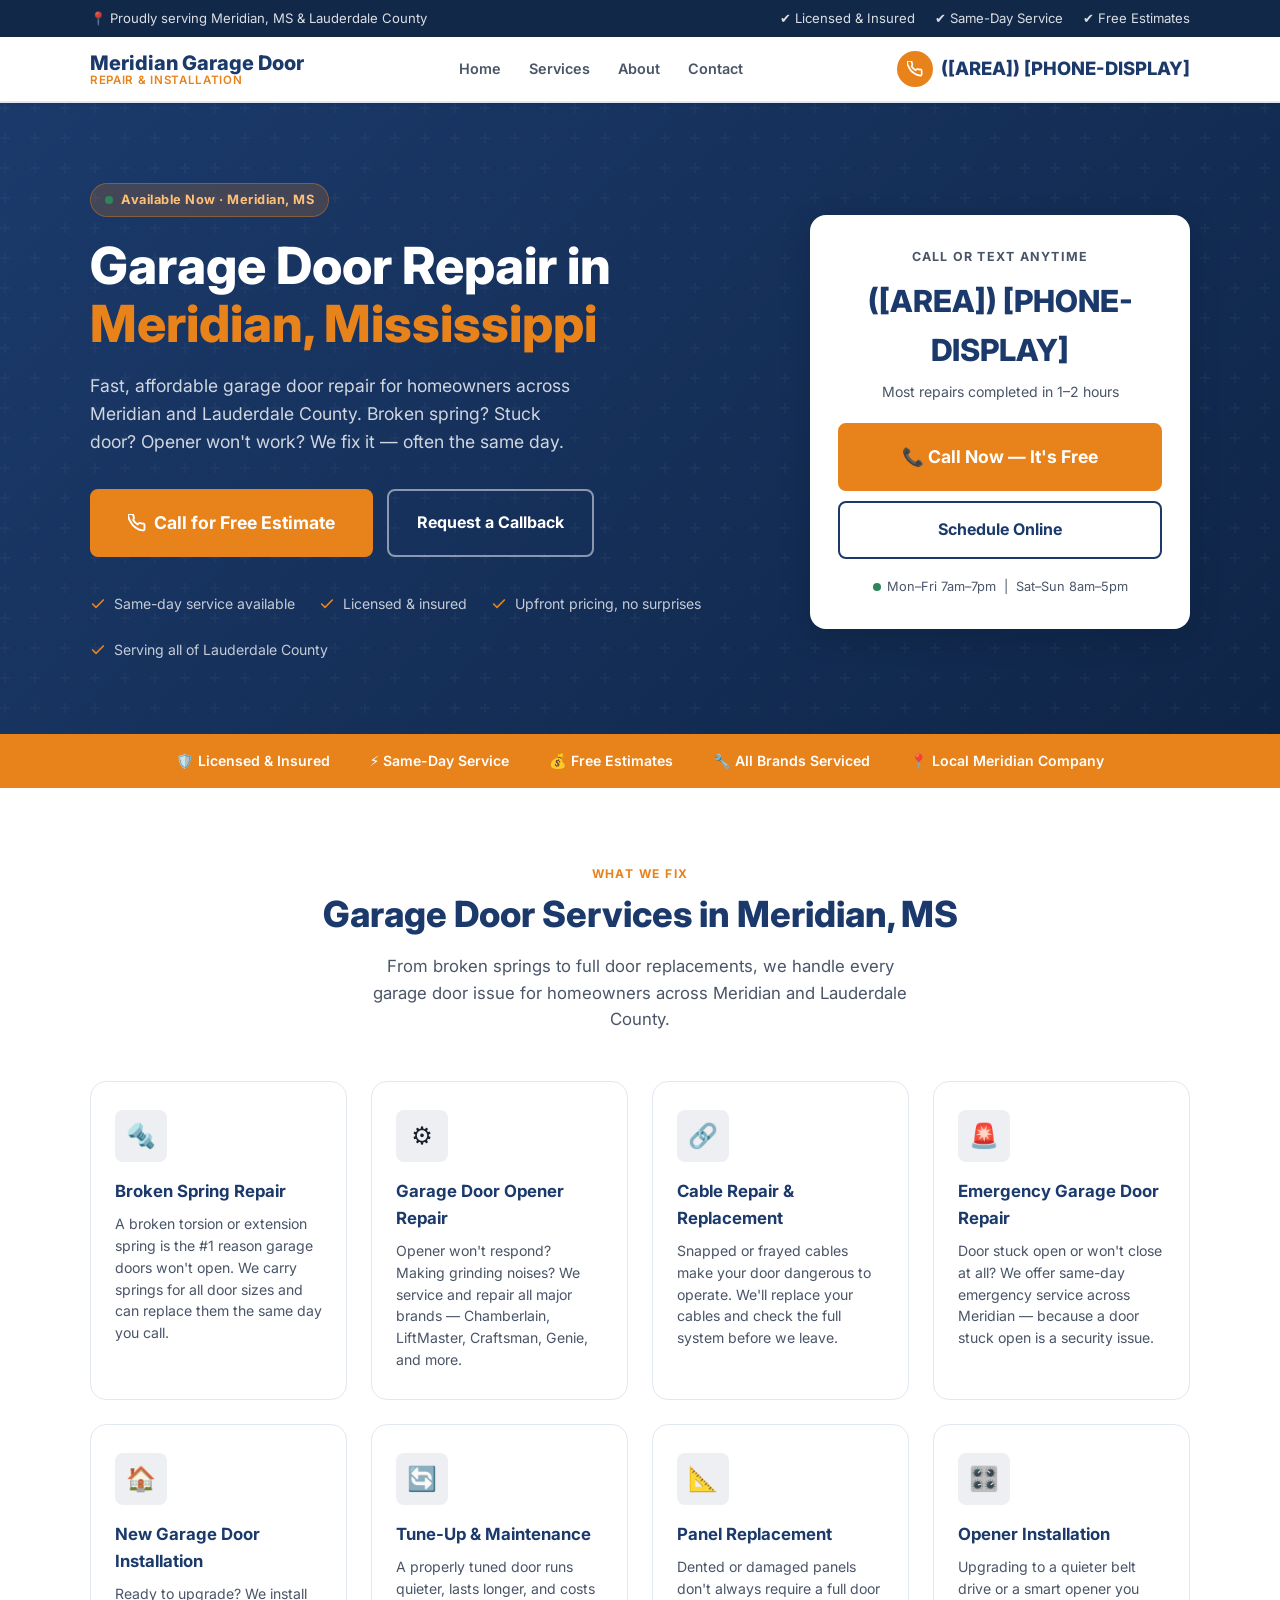
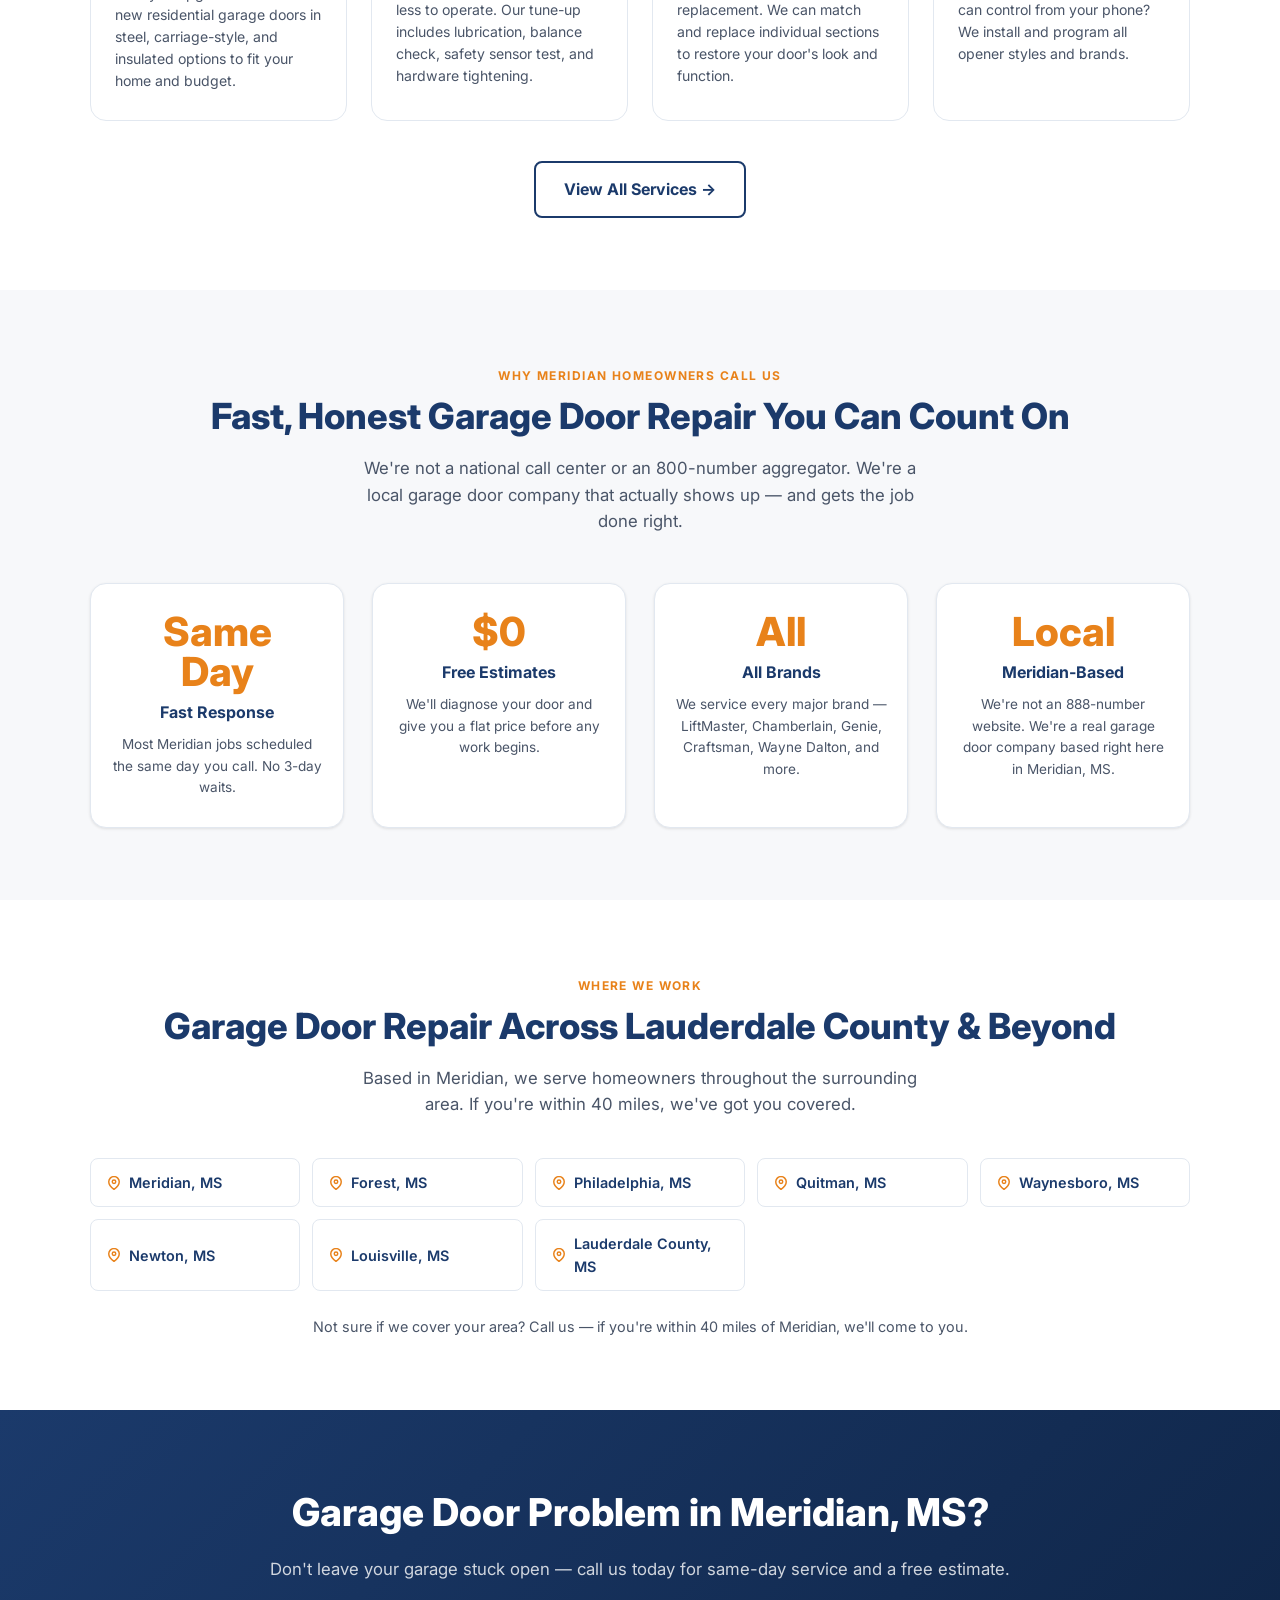
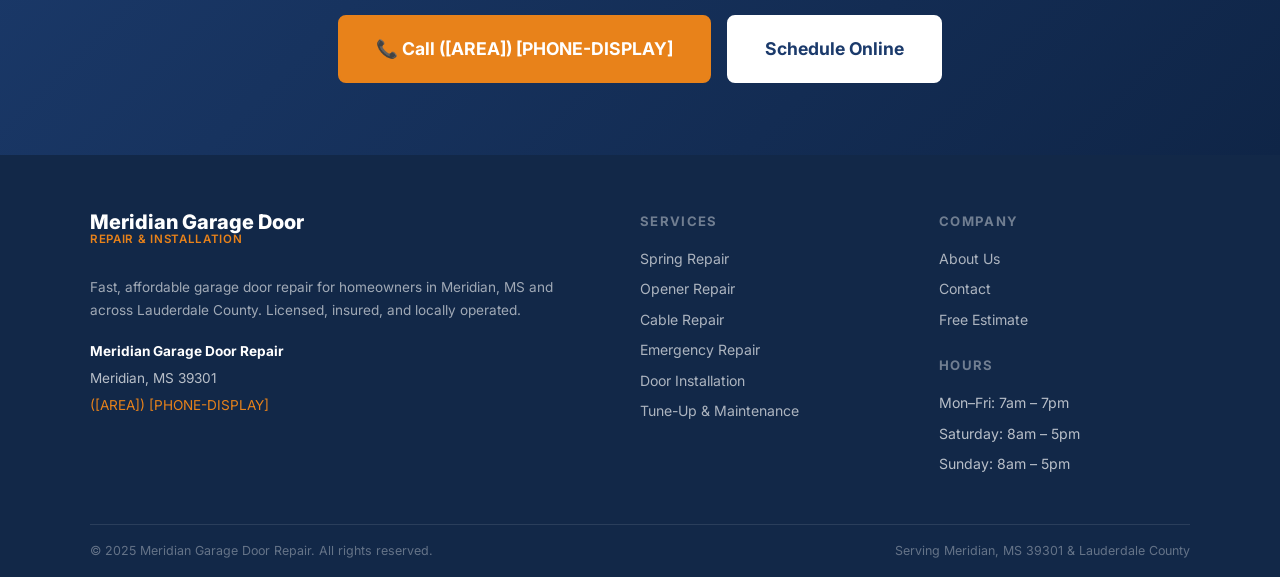
==== index.html @ 5bbdd30b "garage door repair meridian ms" ====
<!DOCTYPE html>
<html lang="en">
<head>
  <meta charset="UTF-8" />
  <meta name="viewport" content="width=device-width, initial-scale=1.0" />

  <!-- ═══════════════════════════════════════════════
       TEMPLATE VARIABLES — swap these for each city
       Search: [CITY], [STATE], [PHONE], [DOMAIN], [ZIP]
       ═══════════════════════════════════════════════ -->

  <!-- SEO Meta -->
  <title>Garage Door Repair Meridian MS | Fast &amp; Affordable – Call Now</title>
  <meta name="description" content="Professional garage door repair in Meridian, MS. Broken springs, openers, cables &amp; more. Same-day service available. Licensed &amp; insured. Call for a free estimate!" />
  <meta name="keywords" content="garage door repair Meridian MS, garage door repair Meridian Mississippi, garage door opener Meridian MS, broken spring repair Meridian, garage door service Meridian MS" />
  <link rel="canonical" href="https://www.garagedoorrepairmeridian.com/" />

  <!-- Open Graph -->
  <meta property="og:title" content="Garage Door Repair Meridian MS | Fast &amp; Affordable" />
  <meta property="og:description" content="Professional garage door repair in Meridian, MS. Same-day service. Broken springs, openers, cables. Call now!" />
  <meta property="og:type" content="website" />
  <meta property="og:url" content="https://www.garagedoorrepairmeridian.com/" />
  <meta property="og:locale" content="en_US" />

  <!-- Stylesheet -->
  <link rel="stylesheet" href="css/style.css" />

  <!-- Favicon (simple emoji fallback — swap with real .ico) -->
  <link rel="icon" href="data:image/svg+xml,<svg xmlns='http://www.w3.org/2000/svg' viewBox='0 0 100 100'><text y='.9em' font-size='90'>🏠</text></svg>" />

  <!-- ═══════════════════════════════════════════════
       LOCAL BUSINESS SCHEMA — Google's most important
       ranking signal for local service searches
       ═══════════════════════════════════════════════ -->
  <script type="application/ld+json">
  {
    "@context": "https://schema.org",
    "@type": "LocalBusiness",
    "name": "Garage Door Repair Meridian",
    "description": "Professional garage door repair and installation services in Meridian, MS and surrounding Lauderdale County. Same-day service available for broken springs, openers, cables, and more.",
    "url": "https://www.garagedoorrepairmeridian.com",
    "telephone": "+1-[PHONE]",
    "email": "info@garagedoorrepairmeridian.com",
    "priceRange": "$$",
    "image": "https://www.garagedoorrepairmeridian.com/images/garage-door-repair-meridian-ms.jpg",
    "address": {
      "@type": "PostalAddress",
      "addressLocality": "Meridian",
      "addressRegion": "MS",
      "postalCode": "39301",
      "addressCountry": "US"
    },
    "geo": {
      "@type": "GeoCoordinates",
      "latitude": 32.3643,
      "longitude": -88.7037
    },
    "openingHoursSpecification": [
      {
        "@type": "OpeningHoursSpecification",
        "dayOfWeek": ["Monday","Tuesday","Wednesday","Thursday","Friday"],
        "opens": "07:00",
        "closes": "19:00"
      },
      {
        "@type": "OpeningHoursSpecification",
        "dayOfWeek": ["Saturday","Sunday"],
        "opens": "08:00",
        "closes": "17:00"
      }
    ],
    "areaServed": [
      {"@type": "City", "name": "Meridian", "containedInPlace": {"@type": "State", "name": "Mississippi"}},
      {"@type": "City", "name": "Forest", "containedInPlace": {"@type": "State", "name": "Mississippi"}},
      {"@type": "City", "name": "Philadelphia", "containedInPlace": {"@type": "State", "name": "Mississippi"}},
      {"@type": "City", "name": "Quitman", "containedInPlace": {"@type": "State", "name": "Mississippi"}},
      {"@type": "City", "name": "Waynesboro", "containedInPlace": {"@type": "State", "name": "Mississippi"}},
      {"@type": "City", "name": "Newton", "containedInPlace": {"@type": "State", "name": "Mississippi"}},
      {"@type": "City", "name": "Louisville", "containedInPlace": {"@type": "State", "name": "Mississippi"}}
    ],
    "hasOfferCatalog": {
      "@type": "OfferCatalog",
      "name": "Garage Door Services",
      "itemListElement": [
        {"@type": "Offer", "itemOffered": {"@type": "Service", "name": "Garage Door Spring Repair"}},
        {"@type": "Offer", "itemOffered": {"@type": "Service", "name": "Garage Door Opener Repair"}},
        {"@type": "Offer", "itemOffered": {"@type": "Service", "name": "Garage Door Cable Repair"}},
        {"@type": "Offer", "itemOffered": {"@type": "Service", "name": "Emergency Garage Door Repair"}},
        {"@type": "Offer", "itemOffered": {"@type": "Service", "name": "New Garage Door Installation"}}
      ]
    },
    "sameAs": []
  }
  </script>
</head>

<body>

  <!-- ═══ TOP BAR ═══ -->
  <div class="topbar">
    <div class="container">
      <span>📍 Proudly serving Meridian, MS &amp; Lauderdale County</span>
      <div class="topbar-badges">
        <span class="topbar-badge">✔ Licensed &amp; Insured</span>
        <span class="topbar-badge">✔ Same-Day Service</span>
        <span class="topbar-badge">✔ Free Estimates</span>
      </div>
    </div>
  </div>

  <!-- ═══ HEADER ═══ -->
  <header class="site-header">
    <div class="header-inner">

      <a href="/" class="logo">
        <span class="logo-top">Meridian Garage Door</span>
        <span class="logo-sub">Repair &amp; Installation</span>
      </a>

      <nav class="site-nav" id="site-nav">
        <a href="index.html">Home</a>
        <a href="services.html">Services</a>
        <a href="about.html">About</a>
        <a href="contact.html">Contact</a>
      </nav>

      <div class="header-cta">
        <a href="tel:+1-[PHONE]" class="phone-link">
          <div class="phone-icon">
            <svg width="16" height="16" viewBox="0 0 24 24" fill="none" stroke="#fff" stroke-width="2.5" stroke-linecap="round" stroke-linejoin="round"><path d="M22 16.92v3a2 2 0 01-2.18 2 19.79 19.79 0 01-8.63-3.07A19.5 19.5 0 013.07 9.81a19.79 19.79 0 01-3.07-8.7A2 2 0 012.18 0h3a2 2 0 012 1.72c.127.96.361 1.903.7 2.81a2 2 0 01-.45 2.11L6.91 7.91a16 16 0 006 6l1.27-1.27a2 2 0 012.11-.45c.907.339 1.85.573 2.81.7A2 2 0 0122 14.92z"/></svg>
          </div>
          ([AREA]) [PHONE-DISPLAY]
        </a>
        <button class="menu-toggle" id="menu-toggle" aria-label="Open menu">
          <svg width="22" height="22" viewBox="0 0 24 24" fill="none" stroke="currentColor" stroke-width="2.5" stroke-linecap="round"><line x1="3" y1="6" x2="21" y2="6"/><line x1="3" y1="12" x2="21" y2="12"/><line x1="3" y1="18" x2="21" y2="18"/></svg>
        </button>
      </div>

    </div>
  </header>

  <!-- ═══ HERO ═══ -->
  <section class="hero">
    <div class="container">
      <div class="hero-grid">

        <div class="hero-content">
          <div class="hero-badge">
            <span class="dot-green"></span>
            Available Now · Meridian, MS
          </div>

          <h1>Garage Door Repair in<br /><span>Meridian, Mississippi</span></h1>

          <p class="hero-sub">
            Fast, affordable garage door repair for homeowners across Meridian and Lauderdale County.
            Broken spring? Stuck door? Opener won't work? We fix it — often the same day.
          </p>

          <div class="hero-actions">
            <a href="tel:+1-[PHONE]" class="btn btn-primary btn-lg">
              <svg width="18" height="18" viewBox="0 0 24 24" fill="none" stroke="currentColor" stroke-width="2.5" stroke-linecap="round" stroke-linejoin="round"><path d="M22 16.92v3a2 2 0 01-2.18 2 19.79 19.79 0 01-8.63-3.07A19.5 19.5 0 013.07 9.81a19.79 19.79 0 01-3.07-8.7A2 2 0 012.18 0h3a2 2 0 012 1.72c.127.96.361 1.903.7 2.81a2 2 0 01-.45 2.11L6.91 7.91a16 16 0 006 6l1.27-1.27a2 2 0 012.11-.45c.907.339 1.85.573 2.81.7A2 2 0 0122 14.92z"/></svg>
              Call for Free Estimate
            </a>
            <a href="contact.html" class="btn btn-outline" style="color:#fff;border-color:rgba(255,255,255,.5);">
              Request a Callback
            </a>
          </div>

          <div class="hero-trust">
            <div class="hero-trust-item">
              <svg width="16" height="16" viewBox="0 0 24 24" fill="none" stroke="currentColor" stroke-width="2.5" stroke-linecap="round" stroke-linejoin="round"><polyline points="20 6 9 17 4 12"/></svg>
              Same-day service available
            </div>
            <div class="hero-trust-item">
              <svg width="16" height="16" viewBox="0 0 24 24" fill="none" stroke="currentColor" stroke-width="2.5" stroke-linecap="round" stroke-linejoin="round"><polyline points="20 6 9 17 4 12"/></svg>
              Licensed &amp; insured
            </div>
            <div class="hero-trust-item">
              <svg width="16" height="16" viewBox="0 0 24 24" fill="none" stroke="currentColor" stroke-width="2.5" stroke-linecap="round" stroke-linejoin="round"><polyline points="20 6 9 17 4 12"/></svg>
              Upfront pricing, no surprises
            </div>
            <div class="hero-trust-item">
              <svg width="16" height="16" viewBox="0 0 24 24" fill="none" stroke="currentColor" stroke-width="2.5" stroke-linecap="round" stroke-linejoin="round"><polyline points="20 6 9 17 4 12"/></svg>
              Serving all of Lauderdale County
            </div>
          </div>
        </div>

        <!-- Call Card -->
        <div>
          <div class="call-card">
            <div class="call-card-label">Call or Text Anytime</div>
            <div class="call-card-number">
              <a href="tel:+1-[PHONE]">([AREA]) [PHONE-DISPLAY]</a>
            </div>
            <div class="call-card-tagline">Most repairs completed in 1–2 hours</div>
            <a href="tel:+1-[PHONE]" class="btn btn-primary btn-lg">
              📞 Call Now — It's Free
            </a>
            <a href="contact.html" class="btn btn-outline" style="margin-top:10px;width:100%;justify-content:center;">
              Schedule Online
            </a>
            <div class="call-card-hours">
              <span class="dot-green"></span>
              Mon–Fri 7am–7pm &nbsp;|&nbsp; Sat–Sun 8am–5pm
            </div>
          </div>
        </div>

      </div>
    </div>
  </section>

  <!-- ═══ TRUST BAR ═══ -->
  <div class="trust-bar">
    <div class="container">
      <div class="trust-item">🛡️ Licensed &amp; Insured</div>
      <div class="trust-item">⚡ Same-Day Service</div>
      <div class="trust-item">💰 Free Estimates</div>
      <div class="trust-item">🔧 All Brands Serviced</div>
      <div class="trust-item">📍 Local Meridian Company</div>
    </div>
  </div>

  <!-- ═══ SERVICES ═══ -->
  <section class="section">
    <div class="container">
      <div class="text-center">
        <span class="section-label">What We Fix</span>
        <h2 class="section-title">Garage Door Services in Meridian, MS</h2>
        <p class="section-sub">From broken springs to full door replacements, we handle every garage door issue for homeowners across Meridian and Lauderdale County.</p>
      </div>

      <div class="services-grid">

        <div class="service-card">
          <div class="service-icon">🔩</div>
          <h3>Broken Spring Repair</h3>
          <p>A broken torsion or extension spring is the #1 reason garage doors won't open. We carry springs for all door sizes and can replace them the same day you call.</p>
        </div>

        <div class="service-card">
          <div class="service-icon">⚙️</div>
          <h3>Garage Door Opener Repair</h3>
          <p>Opener won't respond? Making grinding noises? We service and repair all major brands — Chamberlain, LiftMaster, Craftsman, Genie, and more.</p>
        </div>

        <div class="service-card">
          <div class="service-icon">🔗</div>
          <h3>Cable Repair &amp; Replacement</h3>
          <p>Snapped or frayed cables make your door dangerous to operate. We'll replace your cables and check the full system before we leave.</p>
        </div>

        <div class="service-card">
          <div class="service-icon">🚨</div>
          <h3>Emergency Garage Door Repair</h3>
          <p>Door stuck open or won't close at all? We offer same-day emergency service across Meridian — because a door stuck open is a security issue.</p>
        </div>

        <div class="service-card">
          <div class="service-icon">🏠</div>
          <h3>New Garage Door Installation</h3>
          <p>Ready to upgrade? We install new residential garage doors in steel, carriage-style, and insulated options to fit your home and budget.</p>
        </div>

        <div class="service-card">
          <div class="service-icon">🔄</div>
          <h3>Tune-Up &amp; Maintenance</h3>
          <p>A properly tuned door runs quieter, lasts longer, and costs less to operate. Our tune-up includes lubrication, balance check, safety sensor test, and hardware tightening.</p>
        </div>

        <div class="service-card">
          <div class="service-icon">📐</div>
          <h3>Panel Replacement</h3>
          <p>Dented or damaged panels don't always require a full door replacement. We can match and replace individual sections to restore your door's look and function.</p>
        </div>

        <div class="service-card">
          <div class="service-icon">🎛️</div>
          <h3>Opener Installation</h3>
          <p>Upgrading to a quieter belt drive or a smart opener you can control from your phone? We install and program all opener styles and brands.</p>
        </div>

      </div>

      <div style="text-align:center;margin-top:40px;">
        <a href="services.html" class="btn btn-outline">View All Services →</a>
      </div>
    </div>
  </section>

  <!-- ═══ WHY CHOOSE US ═══ -->
  <section class="section section--gray">
    <div class="container">
      <div class="text-center">
        <span class="section-label">Why Meridian Homeowners Call Us</span>
        <h2 class="section-title">Fast, Honest Garage Door Repair You Can Count On</h2>
        <p class="section-sub">We're not a national call center or an 800-number aggregator. We're a local garage door company that actually shows up — and gets the job done right.</p>
      </div>

      <div class="why-grid">
        <div class="why-item">
          <div class="why-num">Same<br/>Day</div>
          <h3>Fast Response</h3>
          <p>Most Meridian jobs scheduled the same day you call. No 3-day waits.</p>
        </div>
        <div class="why-item">
          <div class="why-num">$0</div>
          <h3>Free Estimates</h3>
          <p>We'll diagnose your door and give you a flat price before any work begins.</p>
        </div>
        <div class="why-item">
          <div class="why-num">All</div>
          <h3>All Brands</h3>
          <p>We service every major brand — LiftMaster, Chamberlain, Genie, Craftsman, Wayne Dalton, and more.</p>
        </div>
        <div class="why-item">
          <div class="why-num">Local</div>
          <h3>Meridian-Based</h3>
          <p>We're not an 888-number website. We're a real garage door company based right here in Meridian, MS.</p>
        </div>
      </div>
    </div>
  </section>

  <!-- ═══ SERVICE AREA ═══ -->
  <section class="section">
    <div class="container">
      <div class="text-center">
        <span class="section-label">Where We Work</span>
        <h2 class="section-title">Garage Door Repair Across Lauderdale County &amp; Beyond</h2>
        <p class="section-sub">Based in Meridian, we serve homeowners throughout the surrounding area. If you're within 40 miles, we've got you covered.</p>
      </div>

      <div class="area-grid">
        <div class="area-tag">
          <svg width="14" height="14" viewBox="0 0 24 24" fill="none" stroke="currentColor" stroke-width="2.5" stroke-linecap="round" stroke-linejoin="round"><path d="M21 10c0 7-9 13-9 13s-9-6-9-13a9 9 0 0118 0z"/><circle cx="12" cy="10" r="3"/></svg>
          Meridian, MS
        </div>
        <div class="area-tag">
          <svg width="14" height="14" viewBox="0 0 24 24" fill="none" stroke="currentColor" stroke-width="2.5" stroke-linecap="round" stroke-linejoin="round"><path d="M21 10c0 7-9 13-9 13s-9-6-9-13a9 9 0 0118 0z"/><circle cx="12" cy="10" r="3"/></svg>
          Forest, MS
        </div>
        <div class="area-tag">
          <svg width="14" height="14" viewBox="0 0 24 24" fill="none" stroke="currentColor" stroke-width="2.5" stroke-linecap="round" stroke-linejoin="round"><path d="M21 10c0 7-9 13-9 13s-9-6-9-13a9 9 0 0118 0z"/><circle cx="12" cy="10" r="3"/></svg>
          Philadelphia, MS
        </div>
        <div class="area-tag">
          <svg width="14" height="14" viewBox="0 0 24 24" fill="none" stroke="currentColor" stroke-width="2.5" stroke-linecap="round" stroke-linejoin="round"><path d="M21 10c0 7-9 13-9 13s-9-6-9-13a9 9 0 0118 0z"/><circle cx="12" cy="10" r="3"/></svg>
          Quitman, MS
        </div>
        <div class="area-tag">
          <svg width="14" height="14" viewBox="0 0 24 24" fill="none" stroke="currentColor" stroke-width="2.5" stroke-linecap="round" stroke-linejoin="round"><path d="M21 10c0 7-9 13-9 13s-9-6-9-13a9 9 0 0118 0z"/><circle cx="12" cy="10" r="3"/></svg>
          Waynesboro, MS
        </div>
        <div class="area-tag">
          <svg width="14" height="14" viewBox="0 0 24 24" fill="none" stroke="currentColor" stroke-width="2.5" stroke-linecap="round" stroke-linejoin="round"><path d="M21 10c0 7-9 13-9 13s-9-6-9-13a9 9 0 0118 0z"/><circle cx="12" cy="10" r="3"/></svg>
          Newton, MS
        </div>
        <div class="area-tag">
          <svg width="14" height="14" viewBox="0 0 24 24" fill="none" stroke="currentColor" stroke-width="2.5" stroke-linecap="round" stroke-linejoin="round"><path d="M21 10c0 7-9 13-9 13s-9-6-9-13a9 9 0 0118 0z"/><circle cx="12" cy="10" r="3"/></svg>
          Louisville, MS
        </div>
        <div class="area-tag">
          <svg width="14" height="14" viewBox="0 0 24 24" fill="none" stroke="currentColor" stroke-width="2.5" stroke-linecap="round" stroke-linejoin="round"><path d="M21 10c0 7-9 13-9 13s-9-6-9-13a9 9 0 0118 0z"/><circle cx="12" cy="10" r="3"/></svg>
          Lauderdale County, MS
        </div>
      </div>

      <p style="text-align:center;margin-top:24px;color:var(--text-muted);font-size:.9rem;">
        Not sure if we cover your area? Call us — if you're within 40 miles of Meridian, we'll come to you.
      </p>
    </div>
  </section>

  <!-- ═══ CTA BANNER ═══ -->
  <section class="cta-banner">
    <div class="container">
      <h2>Garage Door Problem in Meridian, MS?</h2>
      <p>Don't leave your garage stuck open — call us today for same-day service and a free estimate.</p>
      <div class="cta-actions">
        <a href="tel:+1-[PHONE]" class="btn btn-primary btn-lg">
          📞 Call ([AREA]) [PHONE-DISPLAY]
        </a>
        <a href="contact.html" class="btn btn-white btn-lg">
          Schedule Online
        </a>
      </div>
    </div>
  </section>

  <!-- ═══ FOOTER ═══ -->
  <footer class="site-footer">
    <div class="container">
      <div class="footer-grid">

        <div class="footer-brand">
          <div class="logo" style="margin-bottom:14px;">
            <span class="logo-top">Meridian Garage Door</span>
            <span class="logo-sub">Repair &amp; Installation</span>
          </div>
          <p>Fast, affordable garage door repair for homeowners in Meridian, MS and across Lauderdale County. Licensed, insured, and locally operated.</p>
          <!-- NAP — Name, Address, Phone: keep consistent everywhere online -->
          <div class="footer-nap">
            <strong>Meridian Garage Door Repair</strong><br/>
            Meridian, MS 39301<br/>
            <a href="tel:+1-[PHONE]">([AREA]) [PHONE-DISPLAY]</a>
          </div>
        </div>

        <div class="footer-col">
          <h4>Services</h4>
          <ul>
            <li><a href="services.html#springs">Spring Repair</a></li>
            <li><a href="services.html#openers">Opener Repair</a></li>
            <li><a href="services.html#cables">Cable Repair</a></li>
            <li><a href="services.html#emergency">Emergency Repair</a></li>
            <li><a href="services.html#installation">Door Installation</a></li>
            <li><a href="services.html#tuneup">Tune-Up &amp; Maintenance</a></li>
          </ul>
        </div>

        <div class="footer-col">
          <h4>Company</h4>
          <ul>
            <li><a href="about.html">About Us</a></li>
            <li><a href="contact.html">Contact</a></li>
            <li><a href="contact.html">Free Estimate</a></li>
          </ul>
          <h4 style="margin-top:24px;">Hours</h4>
          <ul>
            <li>Mon–Fri: 7am – 7pm</li>
            <li>Saturday: 8am – 5pm</li>
            <li>Sunday: 8am – 5pm</li>
          </ul>
        </div>

      </div>
    </div>

    <div class="container">
      <div class="footer-bottom">
        <span>© 2025 Meridian Garage Door Repair. All rights reserved.</span>
        <span>Serving Meridian, MS 39301 &amp; Lauderdale County</span>
      </div>
    </div>
  </footer>

  <!-- ═══ Mobile menu script ═══ -->
  <script>
    document.getElementById('menu-toggle').addEventListener('click', function() {
      document.getElementById('site-nav').classList.toggle('open');
    });
  </script>

</body>
</html>
---- css/style.css ----
/* ============================================================
   GARAGE DOOR REPAIR — LOCAL LEAD GEN TEMPLATE
   Shared stylesheet for all city sites
   To clone: only swap CSS variables in :root (if needed)
   ============================================================ */

/* ---------- Google Font ---------- */
@import url('https://fonts.googleapis.com/css2?family=Inter:wght@400;500;600;700;800&display=swap');

/* ---------- CSS Custom Properties (easy theming) ---------- */
:root {
  --primary:       #1B3A6B;   /* deep navy */
  --primary-dark:  #122848;
  --accent:        #E8821A;   /* warm orange */
  --accent-dark:   #C96D10;
  --text:          #1A202C;
  --text-muted:    #4A5568;
  --bg-light:      #F7F8FA;
  --bg-white:      #FFFFFF;
  --border:        #E2E8F0;
  --success:       #2F855A;
  --radius:        8px;
  --radius-lg:     16px;
  --shadow-sm:     0 1px 3px rgba(0,0,0,.10);
  --shadow-md:     0 4px 16px rgba(0,0,0,.12);
  --shadow-lg:     0 8px 32px rgba(0,0,0,.14);
  --max-width:     1140px;
  --transition:    .2s ease;
}

/* ---------- Reset & Base ---------- */
*, *::before, *::after { box-sizing: border-box; margin: 0; padding: 0; }

html { scroll-behavior: smooth; font-size: 16px; }

body {
  font-family: 'Inter', system-ui, -apple-system, sans-serif;
  color: var(--text);
  background: var(--bg-white);
  line-height: 1.6;
  -webkit-font-smoothing: antialiased;
}

img { max-width: 100%; height: auto; display: block; }
a { color: inherit; text-decoration: none; }
ul { list-style: none; }

/* ---------- Utility ---------- */
.container {
  width: 100%;
  max-width: var(--max-width);
  margin: 0 auto;
  padding: 0 20px;
}

.section { padding: 72px 0; }
.section--gray { background: var(--bg-light); }

.section-label {
  display: inline-block;
  font-size: .75rem;
  font-weight: 700;
  letter-spacing: .12em;
  text-transform: uppercase;
  color: var(--accent);
  margin-bottom: 10px;
}

.section-title {
  font-size: clamp(1.6rem, 4vw, 2.25rem);
  font-weight: 800;
  color: var(--primary);
  line-height: 1.2;
  margin-bottom: 16px;
}

.section-sub {
  font-size: 1.05rem;
  color: var(--text-muted);
  max-width: 560px;
}

.text-center { text-align: center; }
.text-center .section-sub { margin: 0 auto; }

/* ---------- Buttons ---------- */
.btn {
  display: inline-flex;
  align-items: center;
  gap: 8px;
  padding: 14px 28px;
  border-radius: var(--radius);
  font-weight: 700;
  font-size: 1rem;
  cursor: pointer;
  border: 2px solid transparent;
  transition: background var(--transition), transform var(--transition), box-shadow var(--transition);
  white-space: nowrap;
}

.btn:active { transform: scale(.98); }

.btn-primary {
  background: var(--accent);
  color: #fff;
  border-color: var(--accent);
}
.btn-primary:hover {
  background: var(--accent-dark);
  border-color: var(--accent-dark);
  box-shadow: var(--shadow-md);
}

.btn-outline {
  background: transparent;
  color: var(--primary);
  border-color: var(--primary);
}
.btn-outline:hover {
  background: var(--primary);
  color: #fff;
}

.btn-white {
  background: #fff;
  color: var(--primary);
  border-color: #fff;
}
.btn-white:hover {
  background: var(--bg-light);
}

.btn-lg { padding: 18px 36px; font-size: 1.1rem; }

/* ---------- Top Bar ---------- */
.topbar {
  background: var(--primary-dark);
  color: rgba(255,255,255,.85);
  font-size: .82rem;
  padding: 8px 0;
}

.topbar .container {
  display: flex;
  justify-content: space-between;
  align-items: center;
  flex-wrap: wrap;
  gap: 6px;
}

.topbar a { color: #fff; font-weight: 600; }
.topbar a:hover { color: var(--accent); }

.topbar-badges {
  display: flex;
  gap: 20px;
  align-items: center;
  flex-wrap: wrap;
}

.topbar-badge {
  display: flex;
  align-items: center;
  gap: 5px;
}

/* ---------- Header / Nav ---------- */
.site-header {
  position: sticky;
  top: 0;
  z-index: 100;
  background: var(--bg-white);
  border-bottom: 2px solid var(--border);
  box-shadow: var(--shadow-sm);
}

.header-inner {
  display: flex;
  align-items: center;
  justify-content: space-between;
  padding: 14px 20px;
  max-width: var(--max-width);
  margin: 0 auto;
  gap: 20px;
}

.logo {
  display: flex;
  flex-direction: column;
  line-height: 1.1;
}

.logo-top {
  font-size: 1.25rem;
  font-weight: 800;
  color: var(--primary);
}

.logo-sub {
  font-size: .72rem;
  font-weight: 600;
  color: var(--accent);
  letter-spacing: .06em;
  text-transform: uppercase;
}

.site-nav {
  display: flex;
  align-items: center;
  gap: 28px;
}

.site-nav a {
  font-size: .9rem;
  font-weight: 600;
  color: var(--text-muted);
  transition: color var(--transition);
}

.site-nav a:hover,
.site-nav a.active { color: var(--primary); }

.header-cta {
  display: flex;
  align-items: center;
  gap: 12px;
}

.phone-link {
  display: flex;
  align-items: center;
  gap: 8px;
  font-size: 1.15rem;
  font-weight: 800;
  color: var(--primary);
  transition: color var(--transition);
}

.phone-link:hover { color: var(--accent); }

.phone-icon {
  width: 36px;
  height: 36px;
  background: var(--accent);
  border-radius: 50%;
  display: flex;
  align-items: center;
  justify-content: center;
  flex-shrink: 0;
}

/* Mobile menu toggle */
.menu-toggle {
  display: none;
  background: none;
  border: none;
  cursor: pointer;
  padding: 4px;
  color: var(--primary);
}

/* ---------- Hero ---------- */
.hero {
  background: linear-gradient(135deg, var(--primary) 0%, #0F2547 100%);
  color: #fff;
  padding: 80px 0 72px;
  position: relative;
  overflow: hidden;
}

.hero::before {
  content: '';
  position: absolute;
  inset: 0;
  background: url("data:image/svg+xml,%3Csvg width='60' height='60' viewBox='0 0 60 60' xmlns='http://www.w3.org/2000/svg'%3E%3Cg fill='none' fill-rule='evenodd'%3E%3Cg fill='%23ffffff' fill-opacity='0.03'%3E%3Cpath d='M36 34v-4h-2v4h-4v2h4v4h2v-4h4v-2h-4zm0-30V0h-2v4h-4v2h4v4h2V6h4V4h-4zM6 34v-4H4v4H0v2h4v4h2v-4h4v-2H6zM6 4V0H4v4H0v2h4v4h2V6h4V4H6z'/%3E%3C/g%3E%3C/g%3E%3C/svg%3E");
}

.hero .container { position: relative; }

.hero-grid {
  display: grid;
  grid-template-columns: 1fr 380px;
  gap: 48px;
  align-items: center;
}

.hero-badge {
  display: inline-flex;
  align-items: center;
  gap: 8px;
  background: rgba(232,130,26,.2);
  border: 1px solid rgba(232,130,26,.4);
  color: #FFC07A;
  font-size: .8rem;
  font-weight: 700;
  padding: 6px 14px;
  border-radius: 100px;
  margin-bottom: 20px;
  letter-spacing: .04em;
}

.hero h1 {
  font-size: clamp(2rem, 5vw, 3.2rem);
  font-weight: 800;
  line-height: 1.12;
  margin-bottom: 20px;
}

.hero h1 span { color: var(--accent); }

.hero-sub {
  font-size: 1.1rem;
  color: rgba(255,255,255,.8);
  margin-bottom: 32px;
  max-width: 480px;
}

.hero-actions {
  display: flex;
  gap: 14px;
  flex-wrap: wrap;
}

.hero-trust {
  display: flex;
  gap: 24px;
  margin-top: 36px;
  flex-wrap: wrap;
}

.hero-trust-item {
  display: flex;
  align-items: center;
  gap: 8px;
  font-size: .88rem;
  color: rgba(255,255,255,.75);
}

.hero-trust-item svg { color: var(--accent); flex-shrink: 0; }

/* Call card */
.call-card {
  background: #fff;
  border-radius: var(--radius-lg);
  padding: 32px 28px;
  box-shadow: var(--shadow-lg);
  text-align: center;
  color: var(--text);
}

.call-card-label {
  font-size: .78rem;
  font-weight: 700;
  text-transform: uppercase;
  letter-spacing: .1em;
  color: var(--text-muted);
  margin-bottom: 10px;
}

.call-card-number {
  font-size: 1.9rem;
  font-weight: 800;
  color: var(--primary);
  margin-bottom: 6px;
}

.call-card-number a { color: inherit; }
.call-card-number a:hover { color: var(--accent); }

.call-card-tagline {
  font-size: .88rem;
  color: var(--text-muted);
  margin-bottom: 20px;
}

.call-card .btn { width: 100%; justify-content: center; }

.call-card-hours {
  margin-top: 18px;
  font-size: .8rem;
  color: var(--text-muted);
  display: flex;
  align-items: center;
  justify-content: center;
  gap: 6px;
}

.dot-green {
  width: 8px;
  height: 8px;
  background: var(--success);
  border-radius: 50%;
  display: inline-block;
  animation: pulse 2s infinite;
}

@keyframes pulse {
  0%, 100% { opacity: 1; }
  50% { opacity: .4; }
}

/* ---------- Trust Bar ---------- */
.trust-bar {
  background: var(--accent);
  color: #fff;
  padding: 16px 0;
}

.trust-bar .container {
  display: flex;
  justify-content: center;
  gap: 40px;
  flex-wrap: wrap;
}

.trust-item {
  display: flex;
  align-items: center;
  gap: 8px;
  font-size: .88rem;
  font-weight: 600;
}

/* ---------- Services Grid ---------- */
.services-grid {
  display: grid;
  grid-template-columns: repeat(auto-fit, minmax(240px, 1fr));
  gap: 24px;
  margin-top: 48px;
}

.service-card {
  background: var(--bg-white);
  border: 1px solid var(--border);
  border-radius: var(--radius-lg);
  padding: 28px 24px;
  transition: box-shadow var(--transition), transform var(--transition), border-color var(--transition);
}

.service-card:hover {
  box-shadow: var(--shadow-md);
  transform: translateY(-3px);
  border-color: var(--accent);
}

.service-icon {
  width: 52px;
  height: 52px;
  background: rgba(27,58,107,.08);
  border-radius: var(--radius);
  display: flex;
  align-items: center;
  justify-content: center;
  margin-bottom: 16px;
  font-size: 1.5rem;
}

.service-card h3 {
  font-size: 1.05rem;
  font-weight: 700;
  color: var(--primary);
  margin-bottom: 8px;
}

.service-card p {
  font-size: .88rem;
  color: var(--text-muted);
  line-height: 1.55;
}

/* ---------- Why Choose Us ---------- */
.why-grid {
  display: grid;
  grid-template-columns: repeat(auto-fit, minmax(220px, 1fr));
  gap: 28px;
  margin-top: 48px;
}

.why-item {
  text-align: center;
  padding: 28px 20px;
  border-radius: var(--radius-lg);
  background: var(--bg-white);
  box-shadow: var(--shadow-sm);
  border: 1px solid var(--border);
}

.why-num {
  font-size: 2.5rem;
  font-weight: 800;
  color: var(--accent);
  line-height: 1;
  margin-bottom: 8px;
}

.why-item h3 {
  font-size: 1rem;
  font-weight: 700;
  color: var(--primary);
  margin-bottom: 8px;
}

.why-item p {
  font-size: .85rem;
  color: var(--text-muted);
}

/* ---------- Service Area ---------- */
.area-grid {
  display: grid;
  grid-template-columns: repeat(auto-fit, minmax(180px, 1fr));
  gap: 12px;
  margin-top: 40px;
}

.area-tag {
  background: var(--bg-white);
  border: 1px solid var(--border);
  border-radius: var(--radius);
  padding: 12px 16px;
  display: flex;
  align-items: center;
  gap: 8px;
  font-size: .9rem;
  font-weight: 600;
  color: var(--primary);
  transition: border-color var(--transition), background var(--transition);
}

.area-tag:hover {
  border-color: var(--accent);
  background: #FFF8F0;
}

.area-tag svg { color: var(--accent); flex-shrink: 0; }

/* ---------- CTA Banner ---------- */
.cta-banner {
  background: linear-gradient(135deg, var(--primary) 0%, #0F2547 100%);
  color: #fff;
  padding: 72px 0;
  text-align: center;
}

.cta-banner h2 {
  font-size: clamp(1.6rem, 4vw, 2.4rem);
  font-weight: 800;
  margin-bottom: 12px;
}

.cta-banner p {
  font-size: 1.05rem;
  color: rgba(255,255,255,.8);
  margin-bottom: 32px;
}

.cta-actions {
  display: flex;
  gap: 16px;
  justify-content: center;
  flex-wrap: wrap;
}

/* ---------- Footer ---------- */
.site-footer {
  background: var(--primary-dark);
  color: rgba(255,255,255,.7);
  padding: 56px 0 0;
  font-size: .88rem;
}

.footer-grid {
  display: grid;
  grid-template-columns: 2fr 1fr 1fr;
  gap: 48px;
  padding-bottom: 40px;
}

.footer-brand .logo-top { color: #fff; }
.footer-brand .logo-sub { margin-bottom: 16px; }

.footer-brand p {
  font-size: .85rem;
  line-height: 1.7;
  color: rgba(255,255,255,.6);
  margin-bottom: 16px;
}

.footer-nap {
  font-size: .85rem;
  line-height: 2;
}

.footer-nap strong { color: #fff; }
.footer-nap a { color: var(--accent); }
.footer-nap a:hover { text-decoration: underline; }

.footer-col h4 {
  font-size: .82rem;
  font-weight: 700;
  text-transform: uppercase;
  letter-spacing: .1em;
  color: rgba(255,255,255,.4);
  margin-bottom: 16px;
}

.footer-col ul li {
  margin-bottom: 8px;
}

.footer-col ul li a {
  color: rgba(255,255,255,.65);
  transition: color var(--transition);
}

.footer-col ul li a:hover { color: var(--accent); }

.footer-bottom {
  border-top: 1px solid rgba(255,255,255,.1);
  padding: 16px 0;
  display: flex;
  justify-content: space-between;
  align-items: center;
  flex-wrap: wrap;
  gap: 8px;
  font-size: .78rem;
  color: rgba(255,255,255,.35);
}

/* ---------- Services Page ---------- */
.page-hero {
  background: linear-gradient(135deg, var(--primary) 0%, #0F2547 100%);
  color: #fff;
  padding: 56px 0;
  text-align: center;
}

.page-hero h1 {
  font-size: clamp(1.8rem, 4vw, 2.8rem);
  font-weight: 800;
  margin-bottom: 12px;
}

.page-hero p {
  font-size: 1.05rem;
  color: rgba(255,255,255,.8);
  max-width: 520px;
  margin: 0 auto;
}

.breadcrumb {
  font-size: .82rem;
  color: rgba(255,255,255,.5);
  margin-bottom: 12px;
}

.breadcrumb a { color: rgba(255,255,255,.65); }
.breadcrumb a:hover { color: #fff; }

.service-detail {
  display: grid;
  grid-template-columns: 1fr 340px;
  gap: 40px;
  align-items: start;
  padding: 48px 0;
  border-bottom: 1px solid var(--border);
}

.service-detail:last-child { border-bottom: none; }

.service-detail h2 {
  font-size: 1.5rem;
  font-weight: 700;
  color: var(--primary);
  margin-bottom: 12px;
}

.service-detail p {
  color: var(--text-muted);
  margin-bottom: 12px;
}

.service-detail ul {
  list-style: disc;
  padding-left: 20px;
  color: var(--text-muted);
  font-size: .9rem;
}

.service-detail ul li { margin-bottom: 6px; }

.service-aside {
  background: var(--bg-light);
  border-radius: var(--radius-lg);
  padding: 24px;
  text-align: center;
  border: 1px solid var(--border);
  position: sticky;
  top: 90px;
}

.service-aside p {
  font-size: .88rem;
  color: var(--text-muted);
  margin-bottom: 16px;
}

.service-aside .btn { width: 100%; justify-content: center; margin-bottom: 10px; }

/* ---------- Contact Form ---------- */
.contact-grid {
  display: grid;
  grid-template-columns: 1fr 380px;
  gap: 48px;
  align-items: start;
}

.form-group {
  margin-bottom: 20px;
}

.form-group label {
  display: block;
  font-size: .88rem;
  font-weight: 600;
  color: var(--text);
  margin-bottom: 6px;
}

.form-group input,
.form-group select,
.form-group textarea {
  width: 100%;
  padding: 12px 16px;
  border: 1px solid var(--border);
  border-radius: var(--radius);
  font-family: inherit;
  font-size: .95rem;
  color: var(--text);
  background: var(--bg-white);
  transition: border-color var(--transition), box-shadow var(--transition);
  outline: none;
}

.form-group input:focus,
.form-group select:focus,
.form-group textarea:focus {
  border-color: var(--primary);
  box-shadow: 0 0 0 3px rgba(27,58,107,.1);
}

.form-group textarea { resize: vertical; min-height: 120px; }

.form-row {
  display: grid;
  grid-template-columns: 1fr 1fr;
  gap: 16px;
}

.contact-info-card {
  background: var(--primary);
  color: #fff;
  border-radius: var(--radius-lg);
  padding: 32px 28px;
  position: sticky;
  top: 90px;
}

.contact-info-card h3 {
  font-size: 1.2rem;
  font-weight: 700;
  margin-bottom: 24px;
}

.contact-info-item {
  display: flex;
  gap: 14px;
  margin-bottom: 20px;
}

.contact-info-icon {
  width: 40px;
  height: 40px;
  background: rgba(255,255,255,.12);
  border-radius: var(--radius);
  display: flex;
  align-items: center;
  justify-content: center;
  flex-shrink: 0;
}

.contact-info-label {
  font-size: .78rem;
  color: rgba(255,255,255,.55);
  font-weight: 600;
  text-transform: uppercase;
  letter-spacing: .06em;
  margin-bottom: 4px;
}

.contact-info-value {
  font-size: .95rem;
  font-weight: 600;
  color: #fff;
}

.contact-info-value a { color: var(--accent); }

/* ---------- Responsive ---------- */
@media (max-width: 900px) {
  .hero-grid,
  .contact-grid,
  .footer-grid { grid-template-columns: 1fr; }

  .call-card { max-width: 400px; }

  .service-detail { grid-template-columns: 1fr; }
  .service-aside { position: static; }

  .footer-grid { grid-template-columns: 1fr 1fr; }
}

@media (max-width: 640px) {
  .section { padding: 48px 0; }

  .site-nav { display: none; }
  .site-nav.open {
    display: flex;
    flex-direction: column;
    position: absolute;
    top: 100%;
    left: 0;
    right: 0;
    background: var(--bg-white);
    border-top: 1px solid var(--border);
    padding: 16px 20px;
    box-shadow: var(--shadow-md);
    gap: 12px;
  }

  .menu-toggle { display: block; }

  .hero { padding: 48px 0; }

  .trust-bar .container { gap: 20px; }

  .footer-grid { grid-template-columns: 1fr; gap: 32px; }
  .footer-bottom { flex-direction: column; text-align: center; }

  .form-row { grid-template-columns: 1fr; }

  .topbar .container { flex-direction: column; align-items: flex-start; gap: 4px; }
}
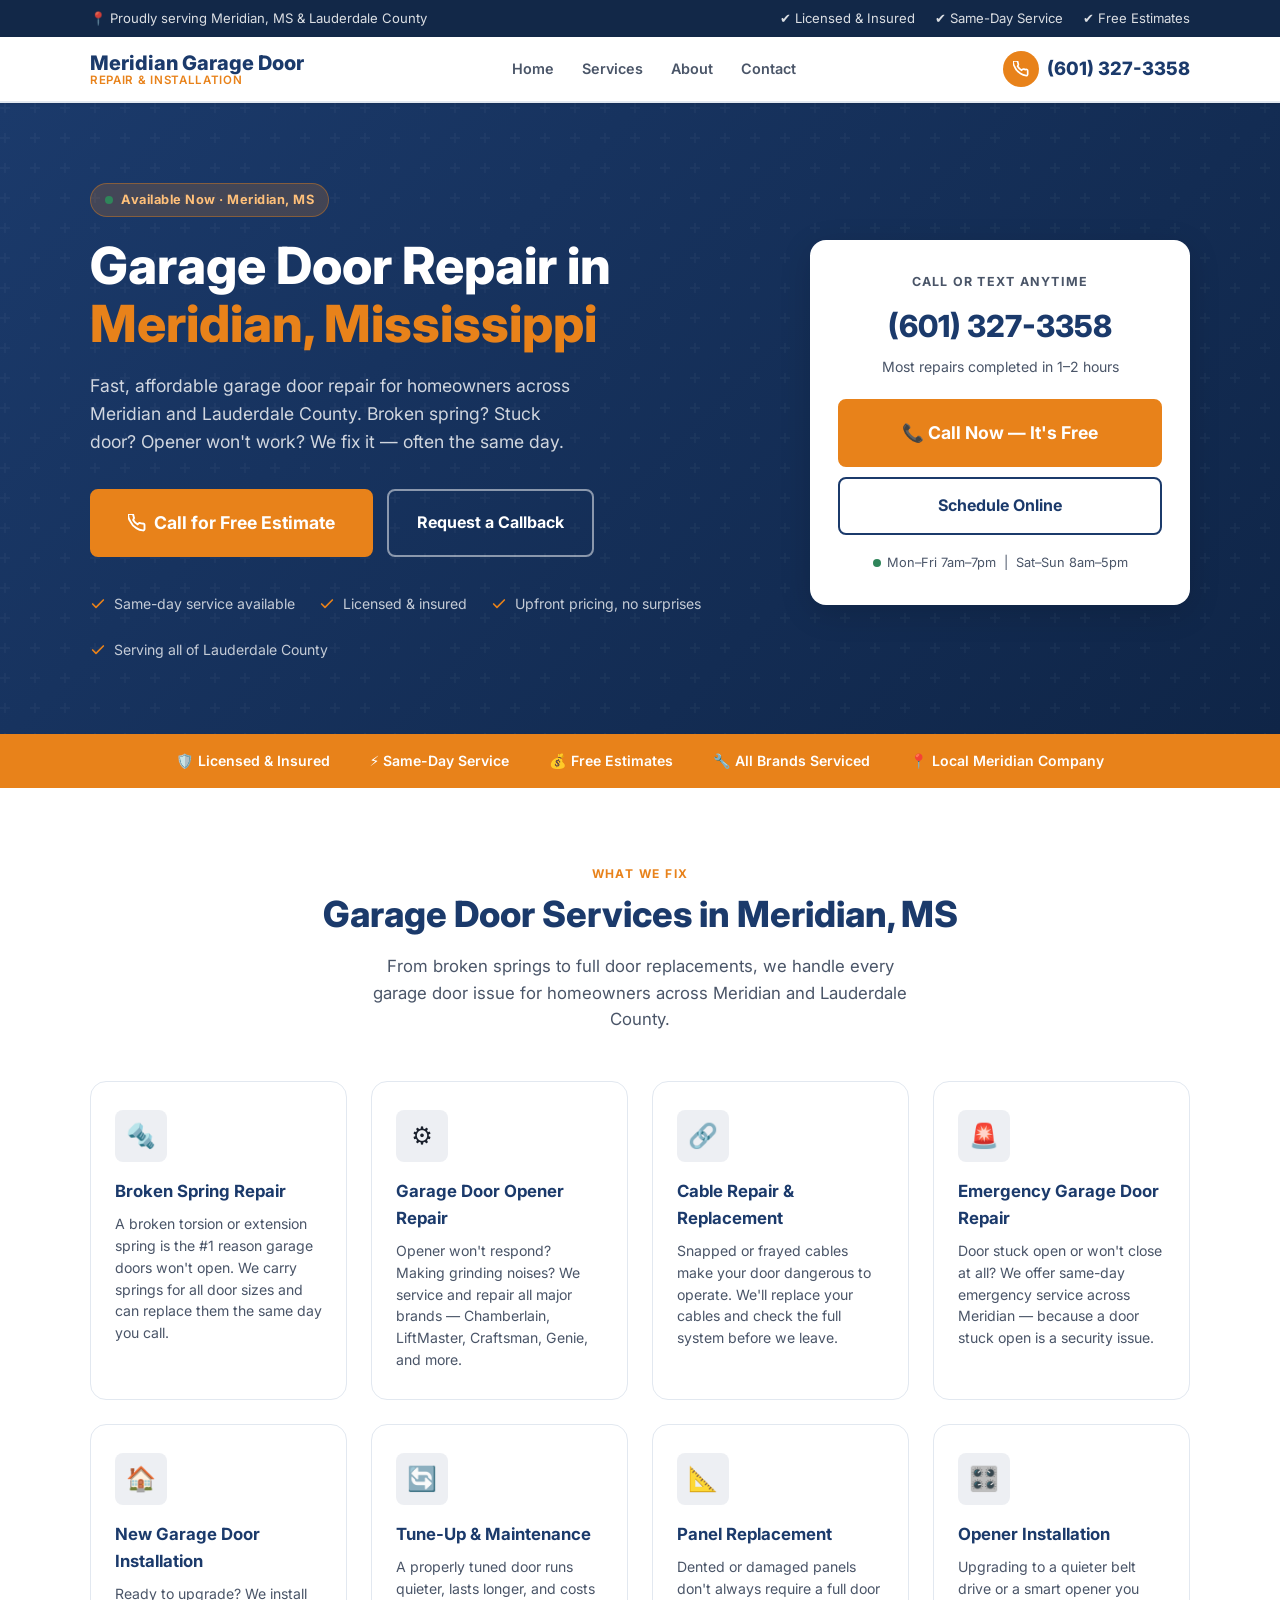
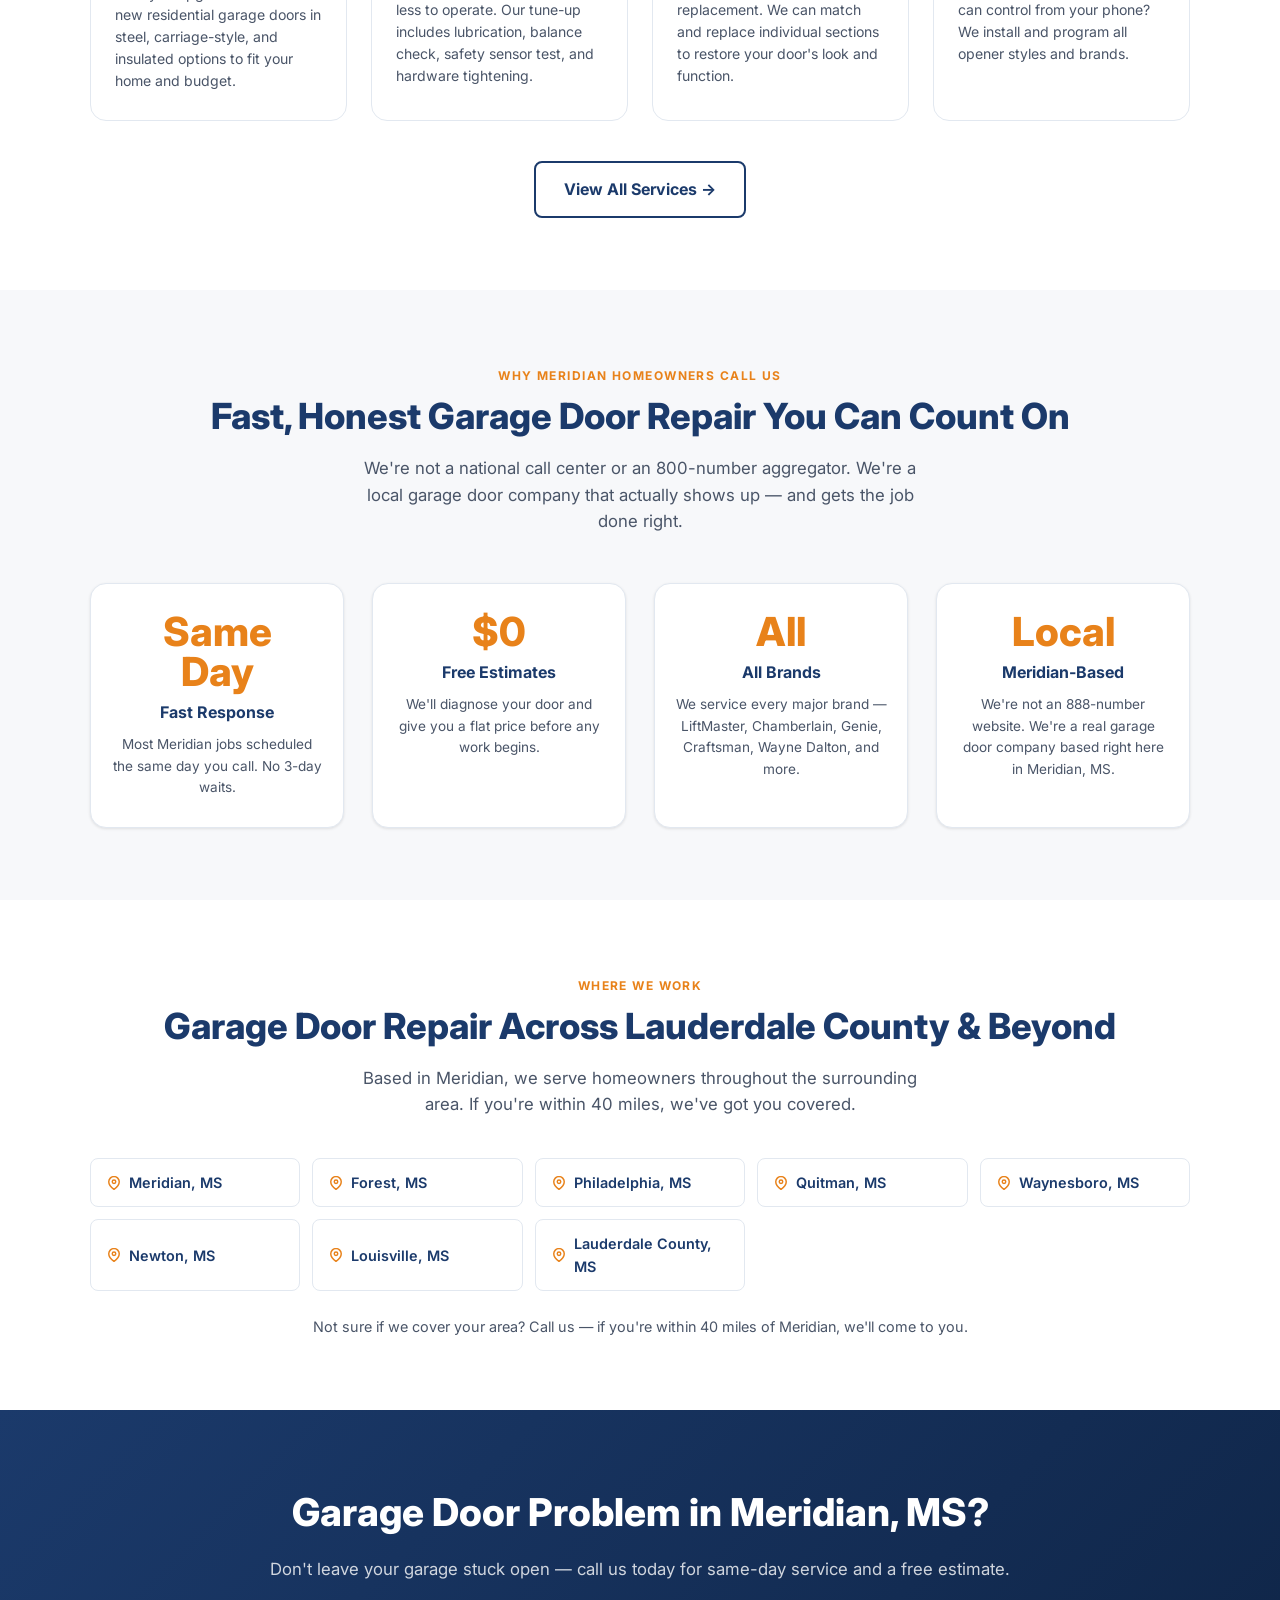
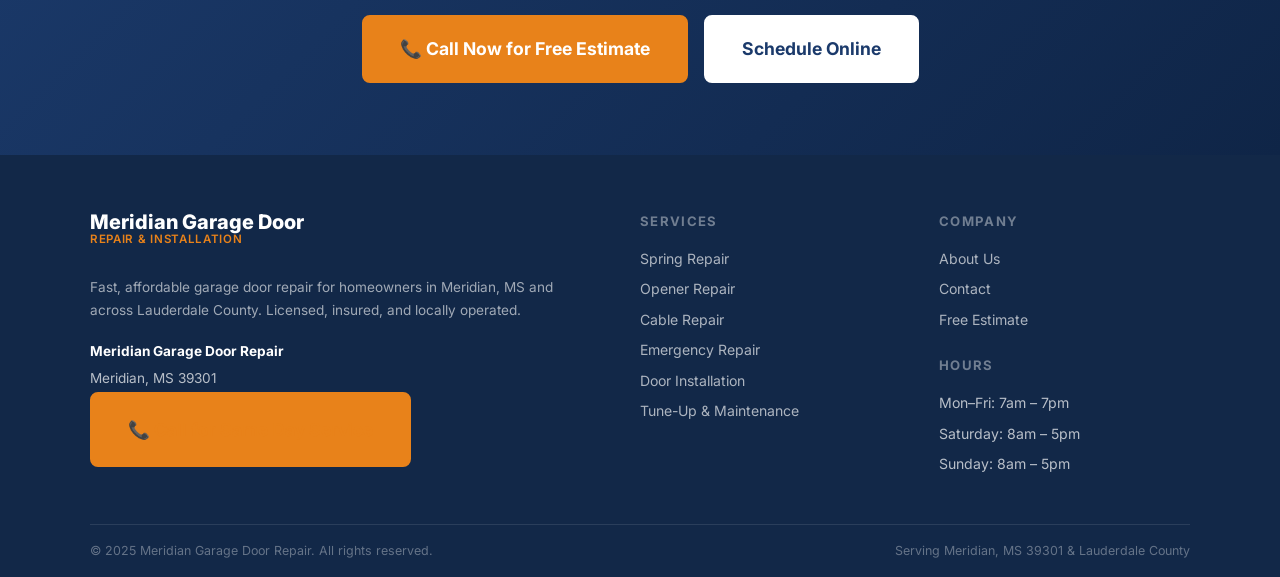
==== commit bed5f5c7: "add phone number" ====
--- a/index.html
+++ b/index.html
@@ -39,7 +39,7 @@
     "name": "Garage Door Repair Meridian",
     "description": "Professional garage door repair and installation services in Meridian, MS and surrounding Lauderdale County. Same-day service available for broken springs, openers, cables, and more.",
     "url": "https://www.garagedoorrepairmeridian.com",
-    "telephone": "+1-[PHONE]",
+    "telephone": "+16013273358",
     "email": "info@garagedoorrepairmeridian.com",
     "priceRange": "$$",
     "image": "https://www.garagedoorrepairmeridian.com/images/garage-door-repair-meridian-ms.jpg",
@@ -125,12 +125,15 @@
       </nav>
 
       <div class="header-cta">
-        <a href="tel:+1-[PHONE]" class="phone-link">
-          <div class="phone-icon">
-            <svg width="16" height="16" viewBox="0 0 24 24" fill="none" stroke="#fff" stroke-width="2.5" stroke-linecap="round" stroke-linejoin="round"><path d="M22 16.92v3a2 2 0 01-2.18 2 19.79 19.79 0 01-8.63-3.07A19.5 19.5 0 013.07 9.81a19.79 19.79 0 01-3.07-8.7A2 2 0 012.18 0h3a2 2 0 012 1.72c.127.96.361 1.903.7 2.81a2 2 0 01-.45 2.11L6.91 7.91a16 16 0 006 6l1.27-1.27a2 2 0 012.11-.45c.907.339 1.85.573 2.81.7A2 2 0 0122 14.92z"/></svg>
-          </div>
-          ([AREA]) [PHONE-DISPLAY]
-        </a>
+        <a href="tel:+16013273358" class="phone-link">
+    <div class="phone-icon">
+      <svg width="16" height="16" viewBox="0 0 24 24" fill="none" stroke="#fff" stroke-width="2.5" stroke-linecap="round" stroke-linejoin="round">
+        <path d="M22 16.92v3a2 2 0 01-2.18 2 19.79 19.79 0 01-8.63-3.07A19.5 19.5 0 013.07 9.81a19.79 19.79 0 01-3.07-8.7A2 2 0 012.18 0h3a2 2 0 012 1.72c.127.96.361 1.903.7 2.81a2 2 0 01-.45 2.11L6.91 7.91a16 16 0 006 6l1.27-1.27a2 2 0 012.11-.45c.907.339 1.85.573 2.81.7A2 2 0 0122 14.92z"/>
+      </svg>
+    </div>
+
+    (601) 327-3358
+  </a>
         <button class="menu-toggle" id="menu-toggle" aria-label="Open menu">
           <svg width="22" height="22" viewBox="0 0 24 24" fill="none" stroke="currentColor" stroke-width="2.5" stroke-linecap="round"><line x1="3" y1="6" x2="21" y2="6"/><line x1="3" y1="12" x2="21" y2="12"/><line x1="3" y1="18" x2="21" y2="18"/></svg>
         </button>
@@ -158,7 +161,7 @@
           </p>
 
           <div class="hero-actions">
-            <a href="tel:+1-[PHONE]" class="btn btn-primary btn-lg">
+            <a href="tel:+16013273358" class="btn btn-primary btn-lg">
               <svg width="18" height="18" viewBox="0 0 24 24" fill="none" stroke="currentColor" stroke-width="2.5" stroke-linecap="round" stroke-linejoin="round"><path d="M22 16.92v3a2 2 0 01-2.18 2 19.79 19.79 0 01-8.63-3.07A19.5 19.5 0 013.07 9.81a19.79 19.79 0 01-3.07-8.7A2 2 0 012.18 0h3a2 2 0 012 1.72c.127.96.361 1.903.7 2.81a2 2 0 01-.45 2.11L6.91 7.91a16 16 0 006 6l1.27-1.27a2 2 0 012.11-.45c.907.339 1.85.573 2.81.7A2 2 0 0122 14.92z"/></svg>
               Call for Free Estimate
             </a>
@@ -192,12 +195,16 @@
           <div class="call-card">
             <div class="call-card-label">Call or Text Anytime</div>
             <div class="call-card-number">
-              <a href="tel:+1-[PHONE]">([AREA]) [PHONE-DISPLAY]</a>
-            </div>
-            <div class="call-card-tagline">Most repairs completed in 1–2 hours</div>
-            <a href="tel:+1-[PHONE]" class="btn btn-primary btn-lg">
-              📞 Call Now — It's Free
-            </a>
+            <a href="tel:+16013273358">(601) 327-3358</a>
+</div>
+
+<div class="call-card-tagline">
+  Most repairs completed in 1–2 hours
+</div>
+
+<a href="tel:+16013273358" class="btn btn-primary btn-lg">
+  📞 Call Now — It's Free
+</a>
             <a href="contact.html" class="btn btn-outline" style="margin-top:10px;width:100%;justify-content:center;">
               Schedule Online
             </a>
@@ -380,9 +387,9 @@
       <h2>Garage Door Problem in Meridian, MS?</h2>
       <p>Don't leave your garage stuck open — call us today for same-day service and a free estimate.</p>
       <div class="cta-actions">
-        <a href="tel:+1-[PHONE]" class="btn btn-primary btn-lg">
-          📞 Call ([AREA]) [PHONE-DISPLAY]
-        </a>
+     <a href="tel:+16013273358" class="btn btn-primary btn-lg">
+  📞 Call Now for Free Estimate
+</a>
         <a href="contact.html" class="btn btn-white btn-lg">
           Schedule Online
         </a>
@@ -405,7 +412,9 @@
           <div class="footer-nap">
             <strong>Meridian Garage Door Repair</strong><br/>
             Meridian, MS 39301<br/>
-            <a href="tel:+1-[PHONE]">([AREA]) [PHONE-DISPLAY]</a>
+         <a href="tel:+16013273358" class="btn btn-primary btn-lg">
+  📞 Call for Same Day Service
+</a>
           </div>
         </div>
 
--- a/css/style.css
+++ b/css/style.css
@@ -851,3 +851,30 @@
 
   .topbar .container { flex-direction: column; align-items: flex-start; gap: 4px; }
 }
+
+
+form {
+  max-width: 600px;
+  margin: 0 auto;
+}
+
+.form-group {
+  margin-bottom: 1rem;
+}
+
+input,
+textarea {
+  width: 100%;
+  padding: 12px;
+  border: 1px solid #ccc;
+  border-radius: 6px;
+}
+
+button {
+  background: #d62828;
+  color: white;
+  border: none;
+  padding: 14px 24px;
+  border-radius: 6px;
+  cursor: pointer;
+}
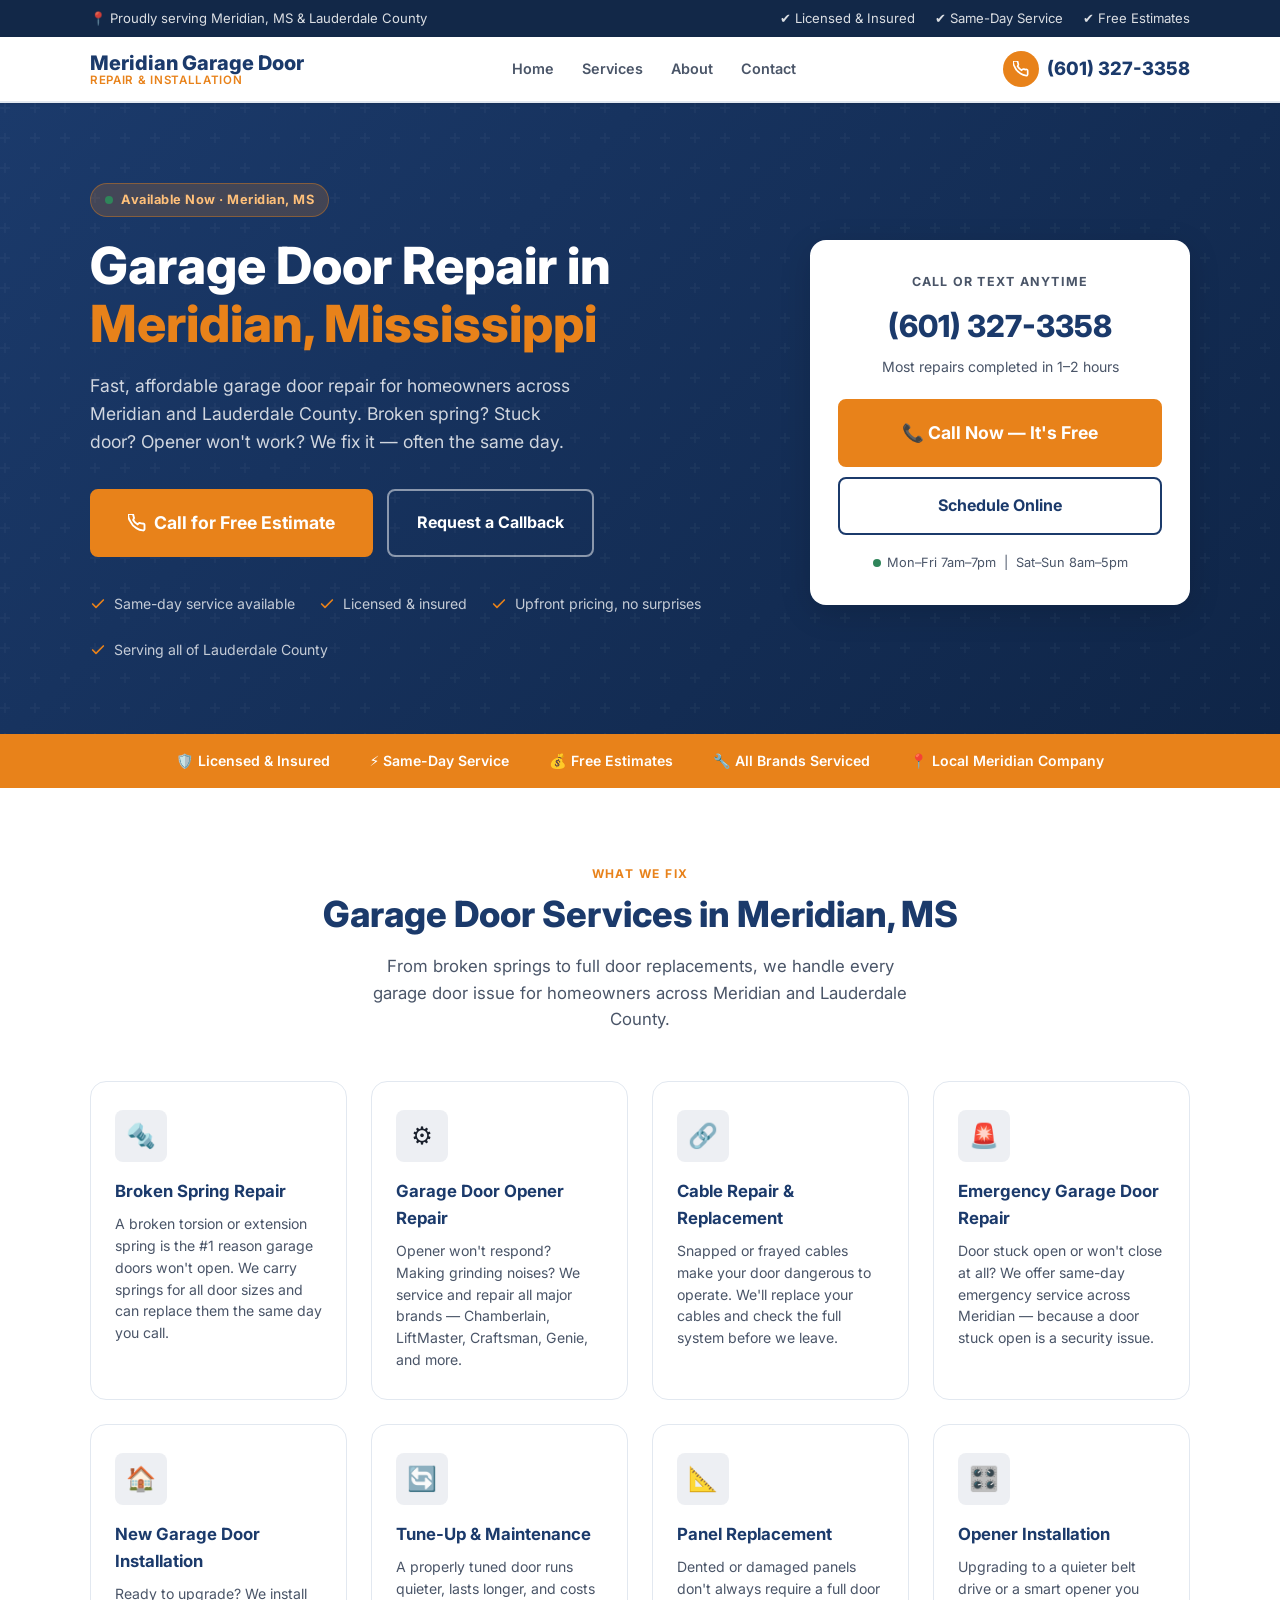
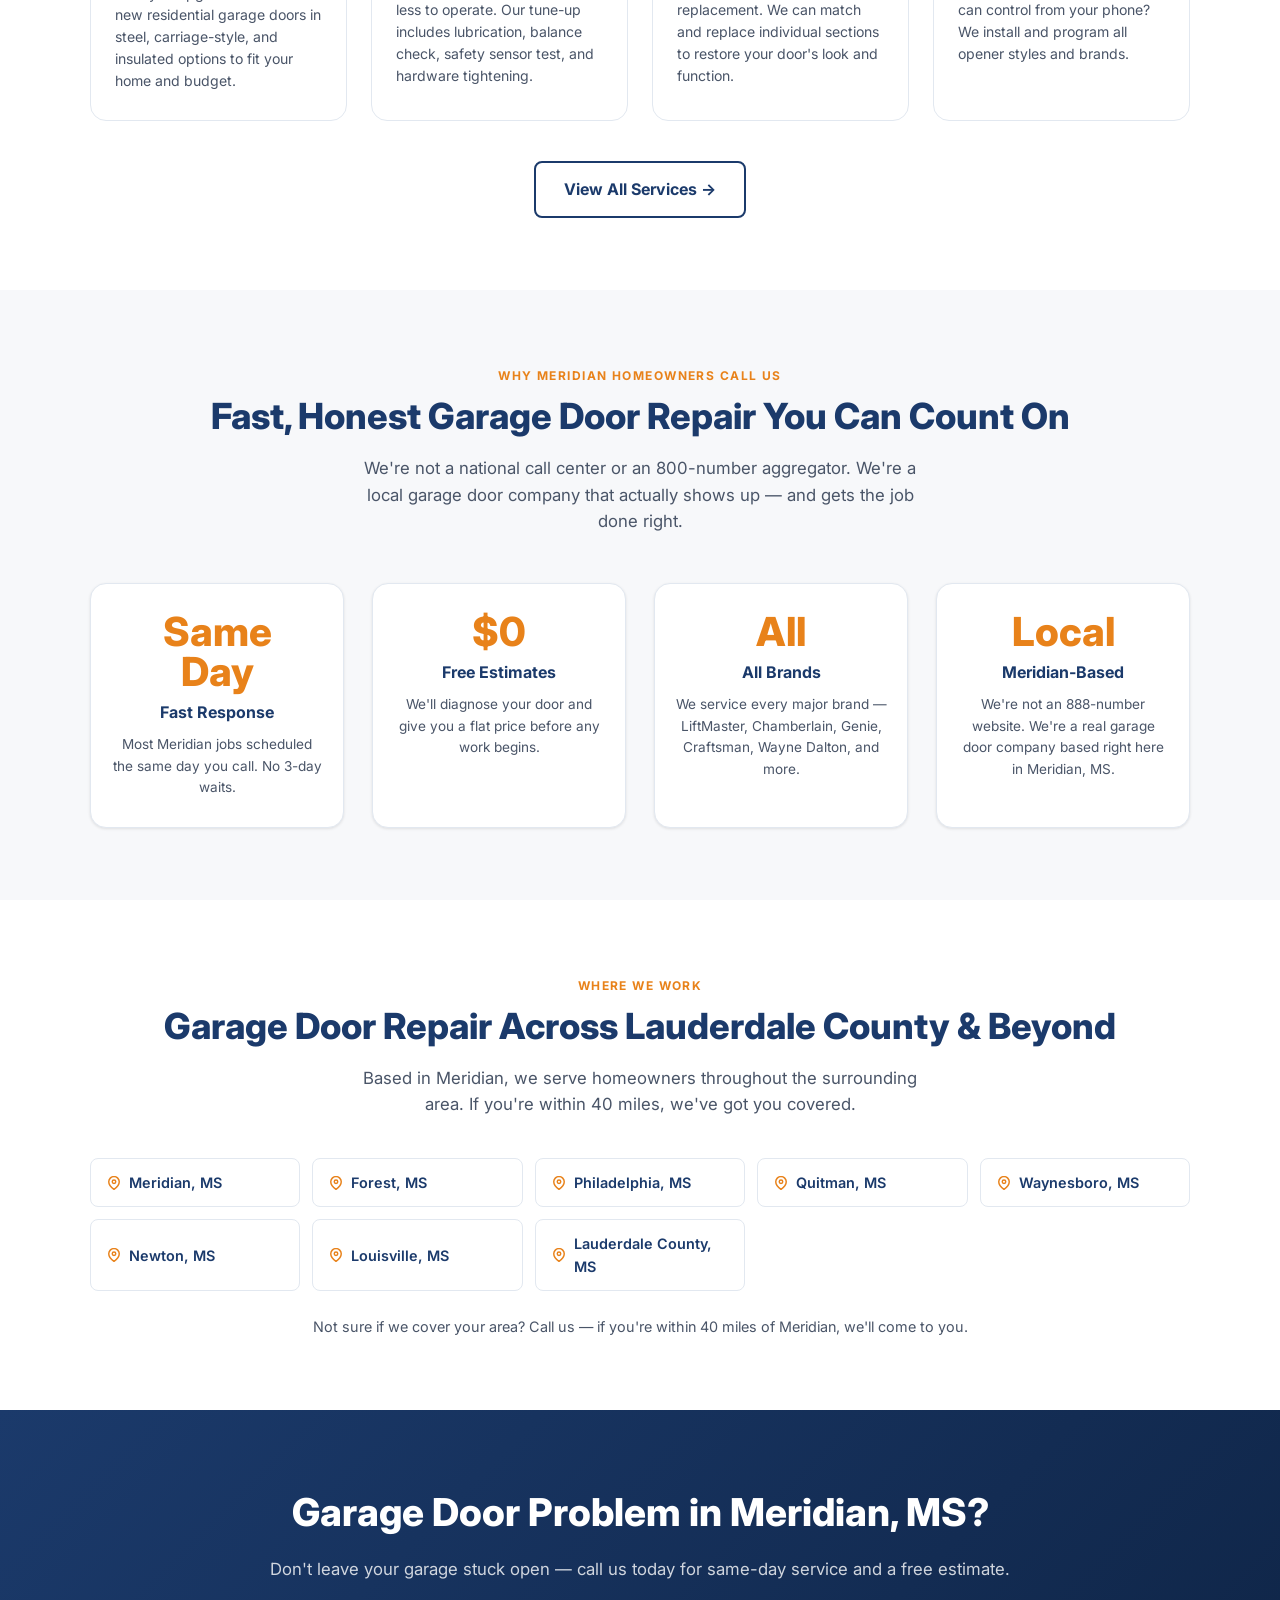
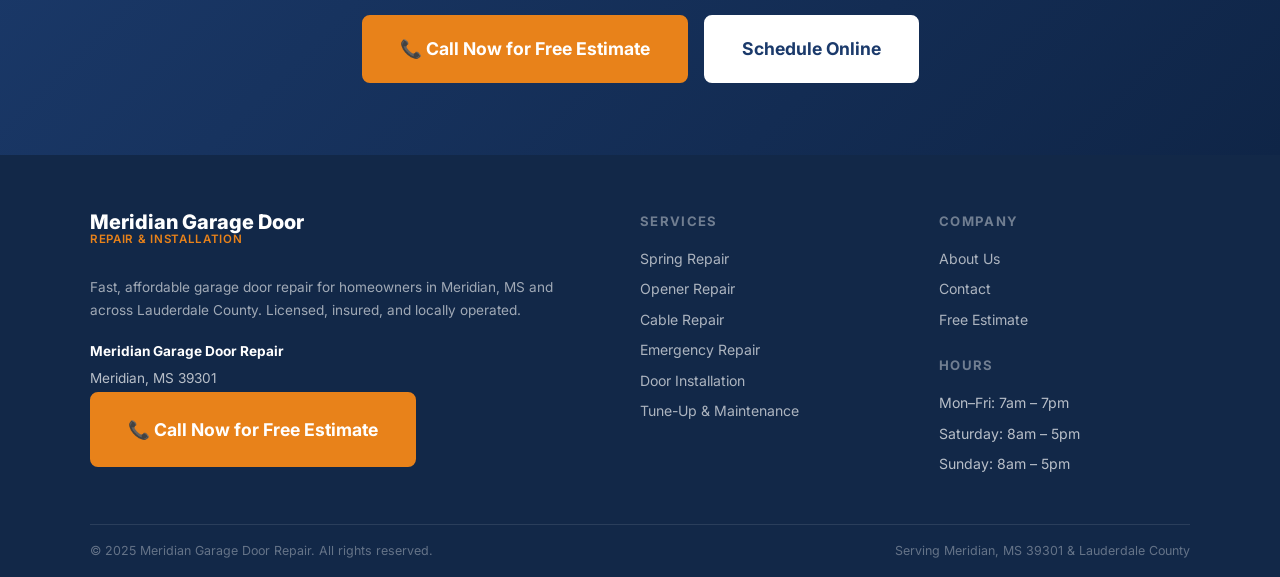
==== commit 7bd2cbf0: "fix colors" ====
--- a/index.html
+++ b/index.html
@@ -412,8 +412,8 @@
           <div class="footer-nap">
             <strong>Meridian Garage Door Repair</strong><br/>
             Meridian, MS 39301<br/>
-         <a href="tel:+16013273358" class="btn btn-primary btn-lg">
-  📞 Call for Same Day Service
+       <a href="tel:+16013273358" class="btn btn-primary btn-lg" style="color:#fff;">
+  📞 Call Now for Free Estimate
 </a>
           </div>
         </div>
